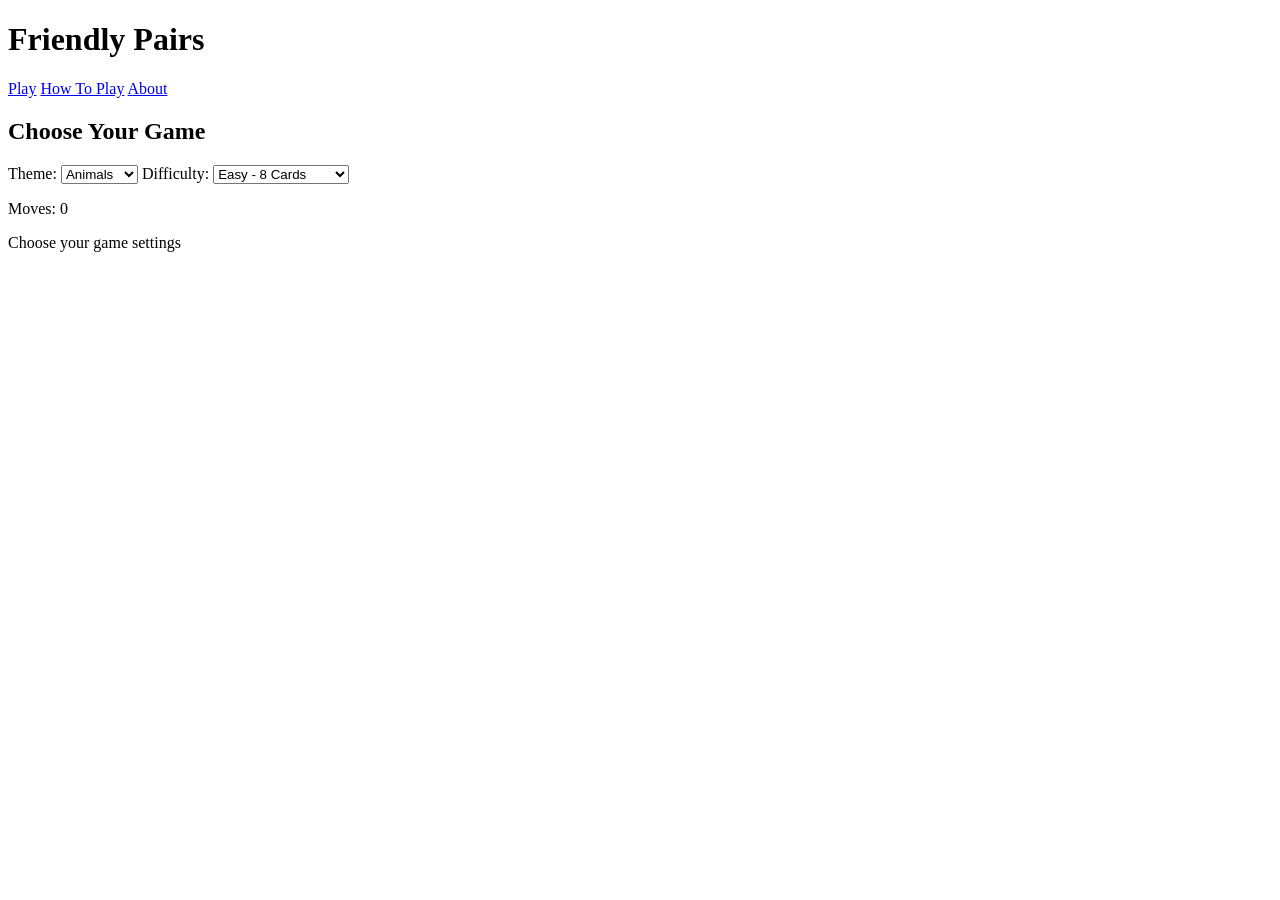
==== index.html @ da185405 "Added game status and move counter holders" ====
<!DOCTYPE html>
<html lang="en">

<head>

    <meta charset="UTF-8">
    <meta name="viewport" content="width=device-wdith, initial-scale=1.0">

    <title>Friendly Pairs</title>

    <link rel="stylesheet" href="css/style.css">

</head>

<body>

    <header>
        <h1>Friendly Pairs</h1>

        <nav>
            <a href="#game">Play</a>
            <a href="#instructions">How To Play</a>
            <a href="#about">About</a>
        </nav>
    </header>

        <main>

        <section id="game">
            <h2>Choose Your Game</h2>
        </section>

        <div class="controls">

            <label>
                Theme:
                <select>
                    <option>Animals</option>
                    <option>Numbers</option>
                    <option>Colours</option>
                </select>
            </label>

            <label>
                Difficulty:
                <select>
                    <option>Easy - 8 Cards</option>
                    <option>Medium - 12 Cards</option>
                    <option>Hard - 16 Cards</option>
                </select>
            </label>
        </div>

        <p>
            Moves:
            <span>0</span>
        </p>

        <p id="message">Choose your game settings</p>
        </main>
</body>

</html>
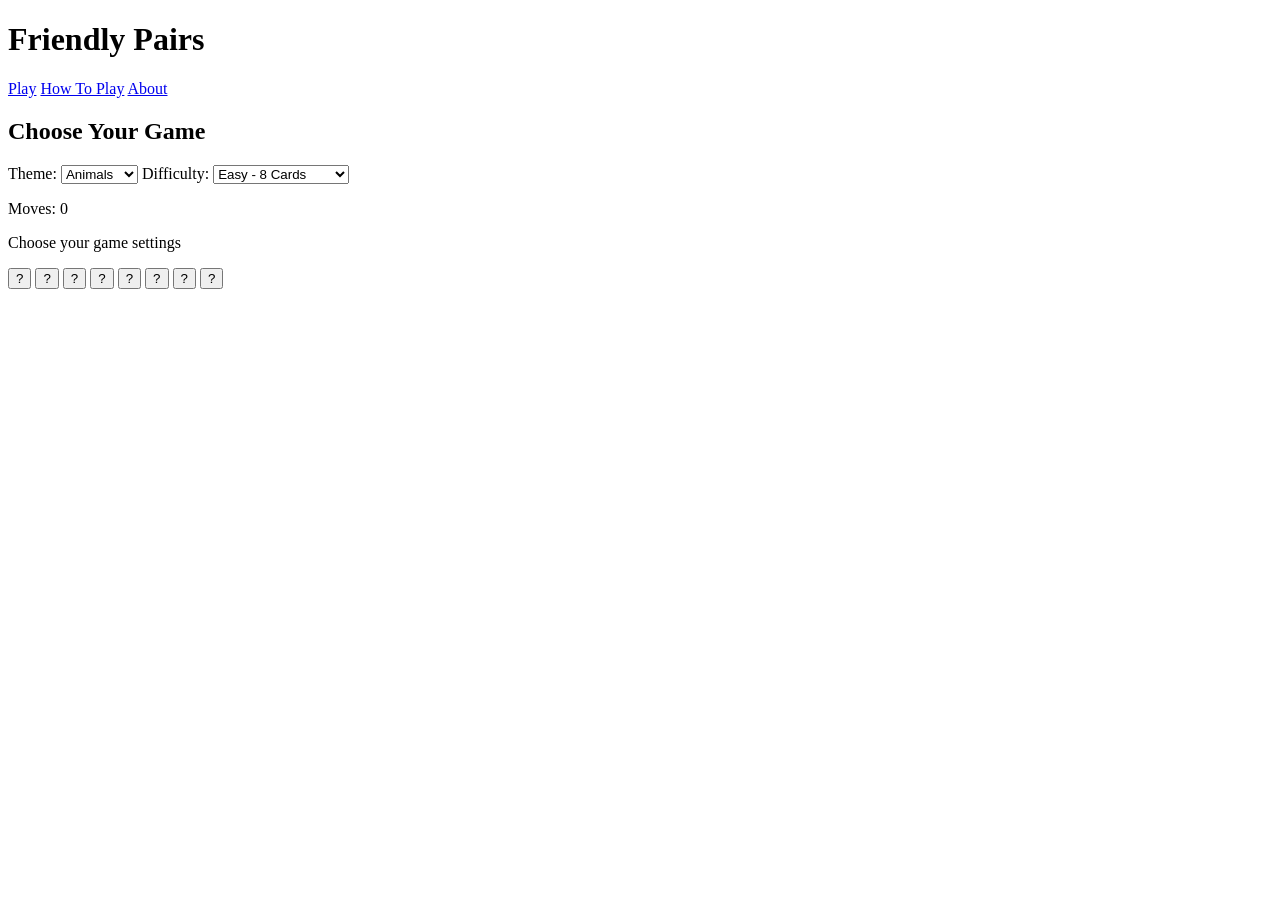
==== commit 7d4b6983: "Created initial layout for game" ====
--- a/index.html
+++ b/index.html
@@ -57,6 +57,17 @@
         </p>
 
         <p id="message">Choose your game settings</p>
+
+        <div id="board">
+            <button class="card">?</button>
+            <button class="card">?</button>
+            <button class="card">?</button>
+            <button class="card">?</button>
+            <button class="card">?</button>
+            <button class="card">?</button>
+            <button class="card">?</button>
+            <button class="card">?</button>
+        </div>
         </main>
 </body>
 
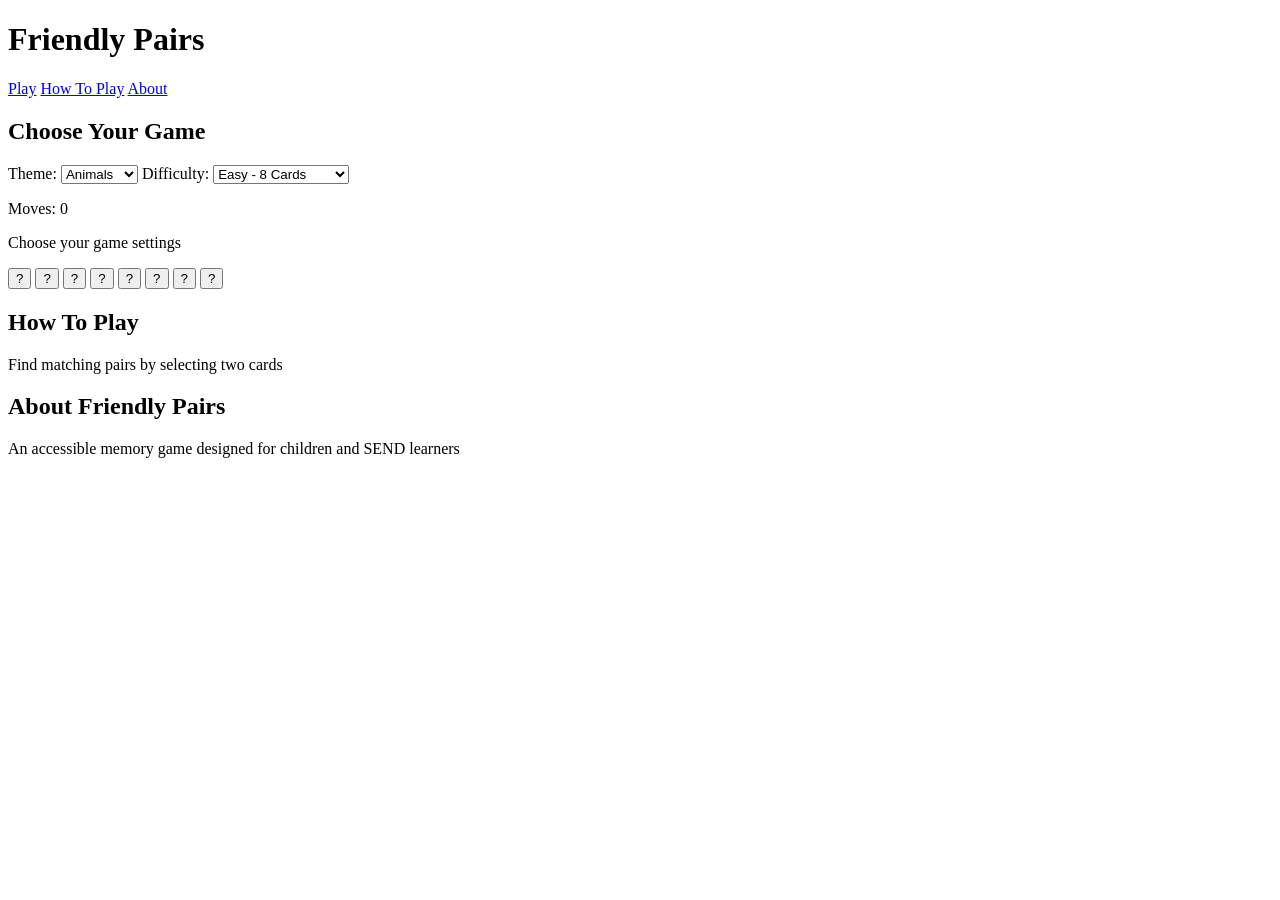
==== commit 958a4697: "Added instructions and about sections" ====
--- a/index.html
+++ b/index.html
@@ -68,6 +68,23 @@
             <button class="card">?</button>
             <button class="card">?</button>
         </div>
+
+        <section id="instructions">
+
+            <h2>How To Play</h2>
+
+            <p>Find matching pairs by selecting two cards</p>
+
+        </section>
+
+        <section id="about">
+
+            <h2>About Friendly Pairs</h2>
+
+            <p>An accessible memory game designed for children and SEND learners</p>
+            
+        </section>
+
         </main>
 </body>
 
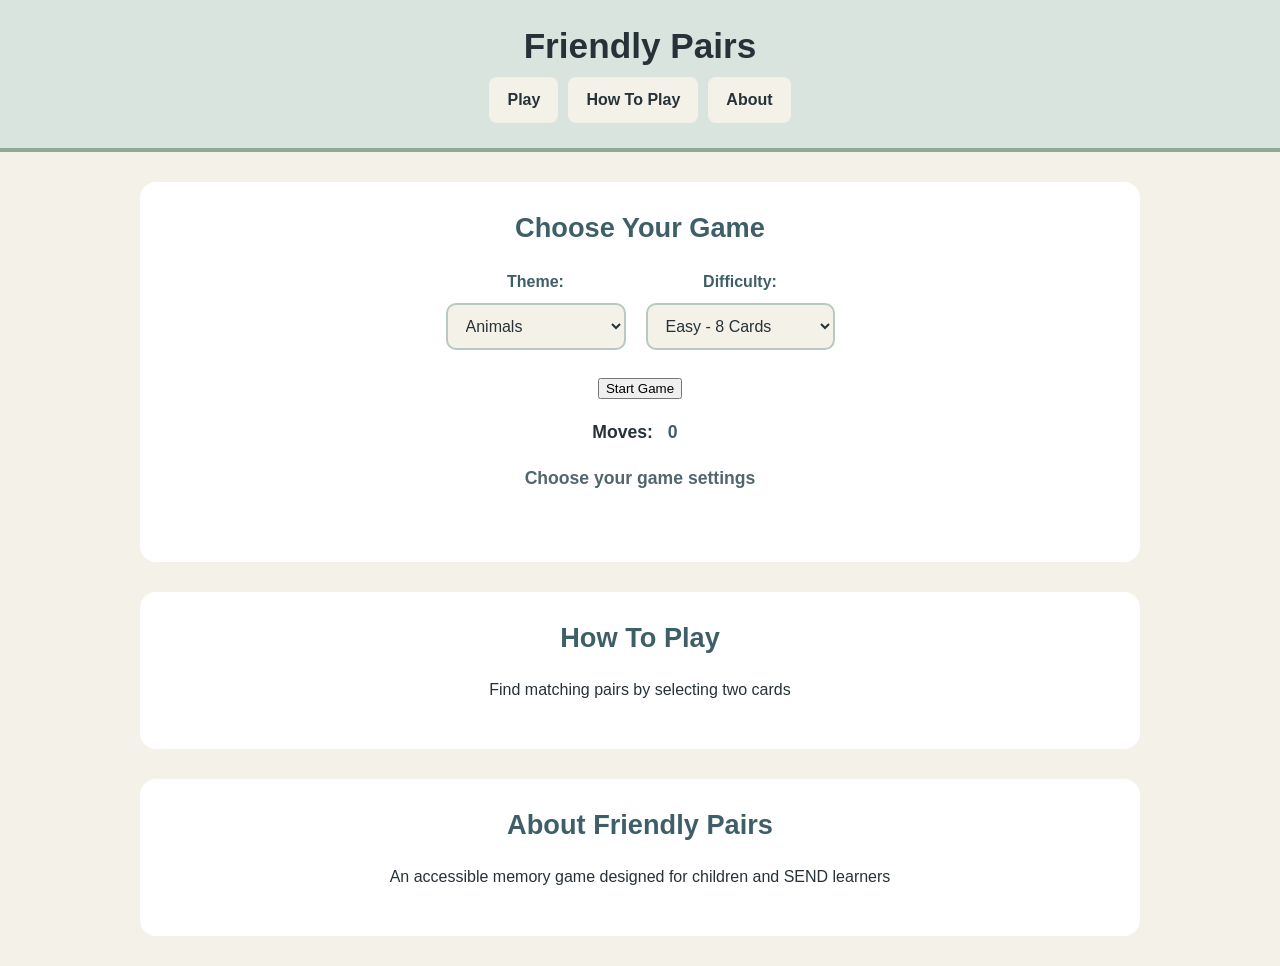
==== commit a353a497: "Prepped html controls for javascript" ====
--- a/index.html
+++ b/index.html
@@ -4,7 +4,7 @@
 <head>
 
     <meta charset="UTF-8">
-    <meta name="viewport" content="width=device-wdith, initial-scale=1.0">
+    <meta name="viewport" content="width=device-width, initial-scale=1.0">
 
     <title>Friendly Pairs</title>
 
@@ -28,46 +28,41 @@
 
         <section id="game">
             <h2>Choose Your Game</h2>
-        </section>
 
         <div class="controls">
 
             <label>
                 Theme:
-                <select>
-                    <option>Animals</option>
-                    <option>Numbers</option>
-                    <option>Colours</option>
-                </select>
+        <select id="theme">
+           <option value="animals">Animals</option>
+           <option value="numbers">Numbers</option>
+           <option value="colours">Colours</option>
+        </select>
             </label>
 
             <label>
                 Difficulty:
-                <select>
-                    <option>Easy - 8 Cards</option>
-                    <option>Medium - 12 Cards</option>
-                    <option>Hard - 16 Cards</option>
-                </select>
+        <select>
+          <option>Easy - 8 Cards</option>
+          <option>Medium - 12 Cards</option>
+          <option>Hard - 16 Cards</option>
+        </select>
             </label>
         </div>
 
+        <button id="start">Start Game</button>
+
         <p>
-            Moves:
-            <span>0</span>
-        </p>
+          Moves:
+          <span id="moves">0</span>
+       </p>
 
         <p id="message">Choose your game settings</p>
 
         <div id="board">
-            <button class="card">?</button>
-            <button class="card">?</button>
-            <button class="card">?</button>
-            <button class="card">?</button>
-            <button class="card">?</button>
-            <button class="card">?</button>
-            <button class="card">?</button>
-            <button class="card">?</button>
+
         </div>
+    </section>
 
         <section id="instructions">
 
@@ -82,10 +77,13 @@
             <h2>About Friendly Pairs</h2>
 
             <p>An accessible memory game designed for children and SEND learners</p>
-            
+
         </section>
 
         </main>
+
+        <script src="js/script.js"></script>
+        
 </body>
 
 </html>
--- a/css/style.css
+++ b/css/style.css
@@ -0,0 +1,277 @@
+
+/* Main page styling */
+body {
+    font-family: Arial, sans-serif;
+    background-color: #f4f1e8;
+    color: #263238;
+    margin: 0;
+    text-align: center;
+    line-height: 1.6;
+}
+
+/* Improve heading readability */
+h1,
+h2 {
+    line-height: 1.2;
+}
+
+/* Interactive elements */
+button,
+select,
+a {
+    font-family: inherit;
+}
+
+/* Header and Navigation */
+
+header {
+    background-color: #d9e4df;
+    padding: 25px 20px;
+    border-bottom: 4px solid #8eaa92;
+}
+
+header h1 {
+    margin: 0 0 10px;
+    font-size: 2.2rem;
+    color: #263238;
+}
+
+nav {
+    display: flex;
+    justify-content: center;
+    align-items: center;
+    gap: 10px;
+    flex-wrap: wrap;
+}
+
+nav a {
+    display: inline-block;
+    padding: 10px 18px;
+    color: #263238;
+    background-color: #f4f1e8;
+    text-decoration: none;
+    font-weight: bold;
+    border-radius: 8px;
+}
+
+/* Navigation hover state */
+nav a:hover {
+    background-color: #6f9fb5;
+    color: white;
+}
+
+/* Keyboard focus state */
+nav a:focus {
+    outline: 3px solid #d6aa62;
+    outline-offset: 3px;
+}
+
+ /* Main Content Sections */
+
+main {
+    width: 90%;
+    max-width: 1000px;
+    margin: 30px auto;
+}
+
+section {
+    background-color: #ffffff;
+    margin-bottom: 30px;
+    padding: 30px;
+    border-radius: 16px;
+    box-sizing: border-box;
+}
+
+/* Section headings */
+section h2 {
+    margin-top: 0;
+    color: #3f5f68;
+    font-size: 1.7rem;
+}
+
+/* Section paragraphs */
+section p {
+    max-width: 700px;
+    margin-left: auto;
+    margin-right: auto;
+}
+
+/* Game Controls */
+
+.controls {
+    display: flex;
+    justify-content: center;
+    align-items: center;
+    gap: 20px;
+    flex-wrap: wrap;
+    margin: 25px 0;
+}
+
+.controls label {
+    display: flex;
+    flex-direction: column;
+    gap: 8px;
+    font-weight: bold;
+    color: #3f5f68;
+}
+
+.controls select {
+    min-width: 180px;
+    padding: 12px 14px;
+    background-color: #f4f1e8;
+    color: #263238;
+    border: 2px solid #b8c9c0;
+    border-radius: 10px;
+    font-size: 1rem;
+    cursor: pointer;
+}
+
+/* Select hover state */
+.controls select:hover {
+    border-color: #6f9fb5;
+}
+
+/* Select keyboard focus state */
+.controls select:focus {
+    outline: 3px solid #d6aa62;
+    outline-offset: 2px;
+    border-color: #6f9fb5;
+}
+
+/* Move counter */
+#game > p {
+    font-size: 1.1rem;
+    font-weight: bold;
+}
+
+#game > p span {
+    display: inline-block;
+    min-width: 30px;
+    color: #3f5f68;
+}
+
+/* Game message */
+#message {
+    min-height: 28px;
+    color: #52666d;
+    font-weight: bold;
+}
+
+/* Game Board and Cards */
+
+#board {
+    display: grid;
+    grid-template-columns: repeat(4, 1fr);
+    gap: 15px;
+    max-width: 650px;
+    margin: 30px auto 10px;
+}
+
+/* Individual game cards */
+.card {
+    min-height: 110px;
+    padding: 15px;
+    background-color: #d9e4df;
+    color: #3f5f68;
+    border: 3px solid #b8c9c0;
+    border-radius: 14px;
+    font-size: 2rem;
+    font-weight: bold;
+    cursor: pointer;
+    box-sizing: border-box;
+}
+
+/* Card Interaction States */
+
+/* Card hover state */
+.card:hover {
+    background-color: #c8d9d2;
+    transform: translateY(-3px);
+}
+
+/* Card keyboard focus state */
+.card:focus {
+    outline: 3px solid #d6aa62;
+    outline-offset: 3px;
+}
+
+/* Keep the interaction smooth */
+.card {
+    transition: background-color 0.2s ease, transform 0.2s ease;
+}
+
+/* Responsive Mobile and Tablet Layout  */
+
+@media (max-width: 768px) {
+
+    main {
+        width: 94%;
+        margin: 20px auto;
+    }
+
+    section {
+        padding: 22px;
+    }
+
+    header {
+        padding: 20px 15px;
+    }
+
+    header h1 {
+        font-size: 2rem;
+    }
+
+    #board {
+        gap: 10px;
+    }
+
+    .card {
+        min-height: 95px;
+        font-size: 1.8rem;
+    }
+}
+
+/* Smaller mobile screens */
+@media (max-width: 480px) {
+
+    header h1 {
+        font-size: 1.8rem;
+    }
+
+    nav {
+        gap: 6px;
+    }
+
+    nav a {
+        padding: 9px 12px;
+    }
+
+    .controls {
+        flex-direction: column;
+        gap: 15px;
+    }
+
+    .controls label {
+        width: 100%;
+        max-width: 280px;
+    }
+
+    .controls select {
+        width: 100%;
+        box-sizing: border-box;
+    }
+
+    #board {
+        grid-template-columns: repeat(2, 1fr);
+        max-width: 400px;
+    }
+
+    .card {
+        min-height: 85px;
+        font-size: 1.6rem;
+    }
+
+    section {
+        padding: 18px;
+    }
+}
